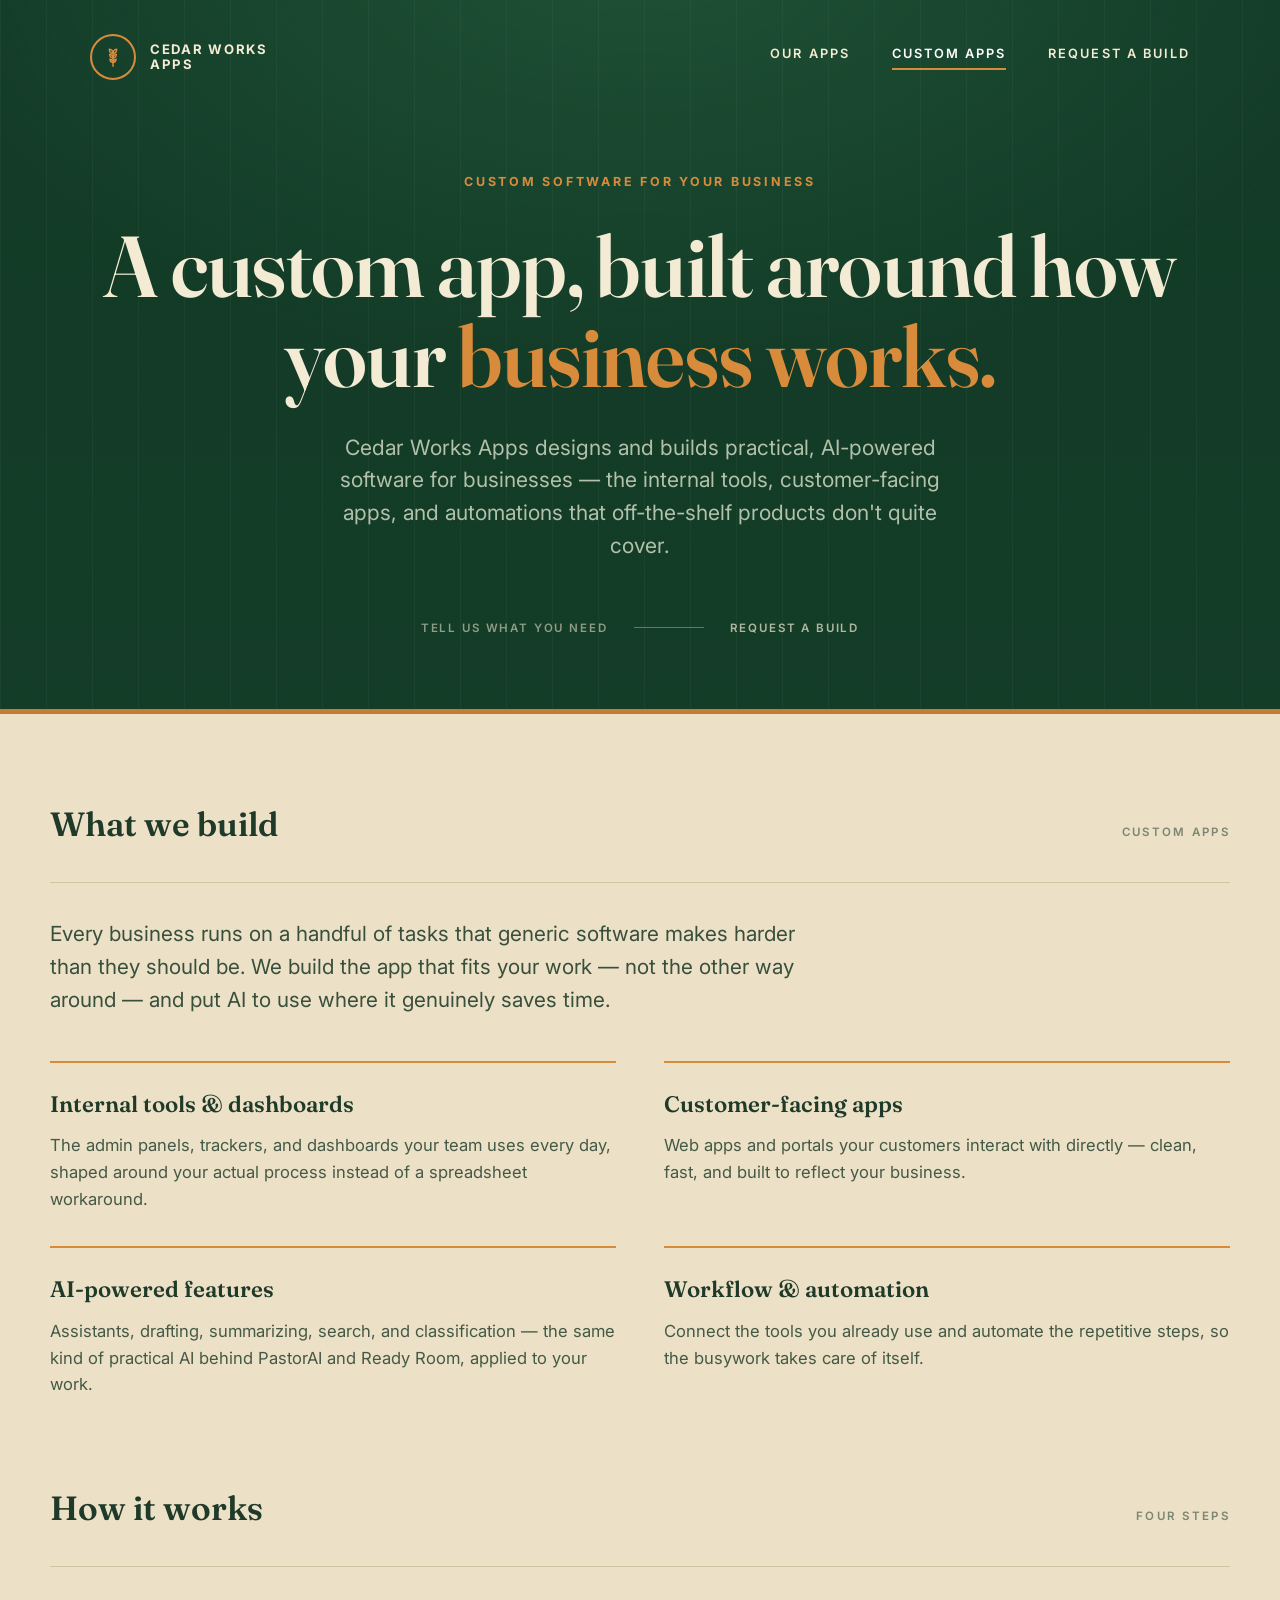
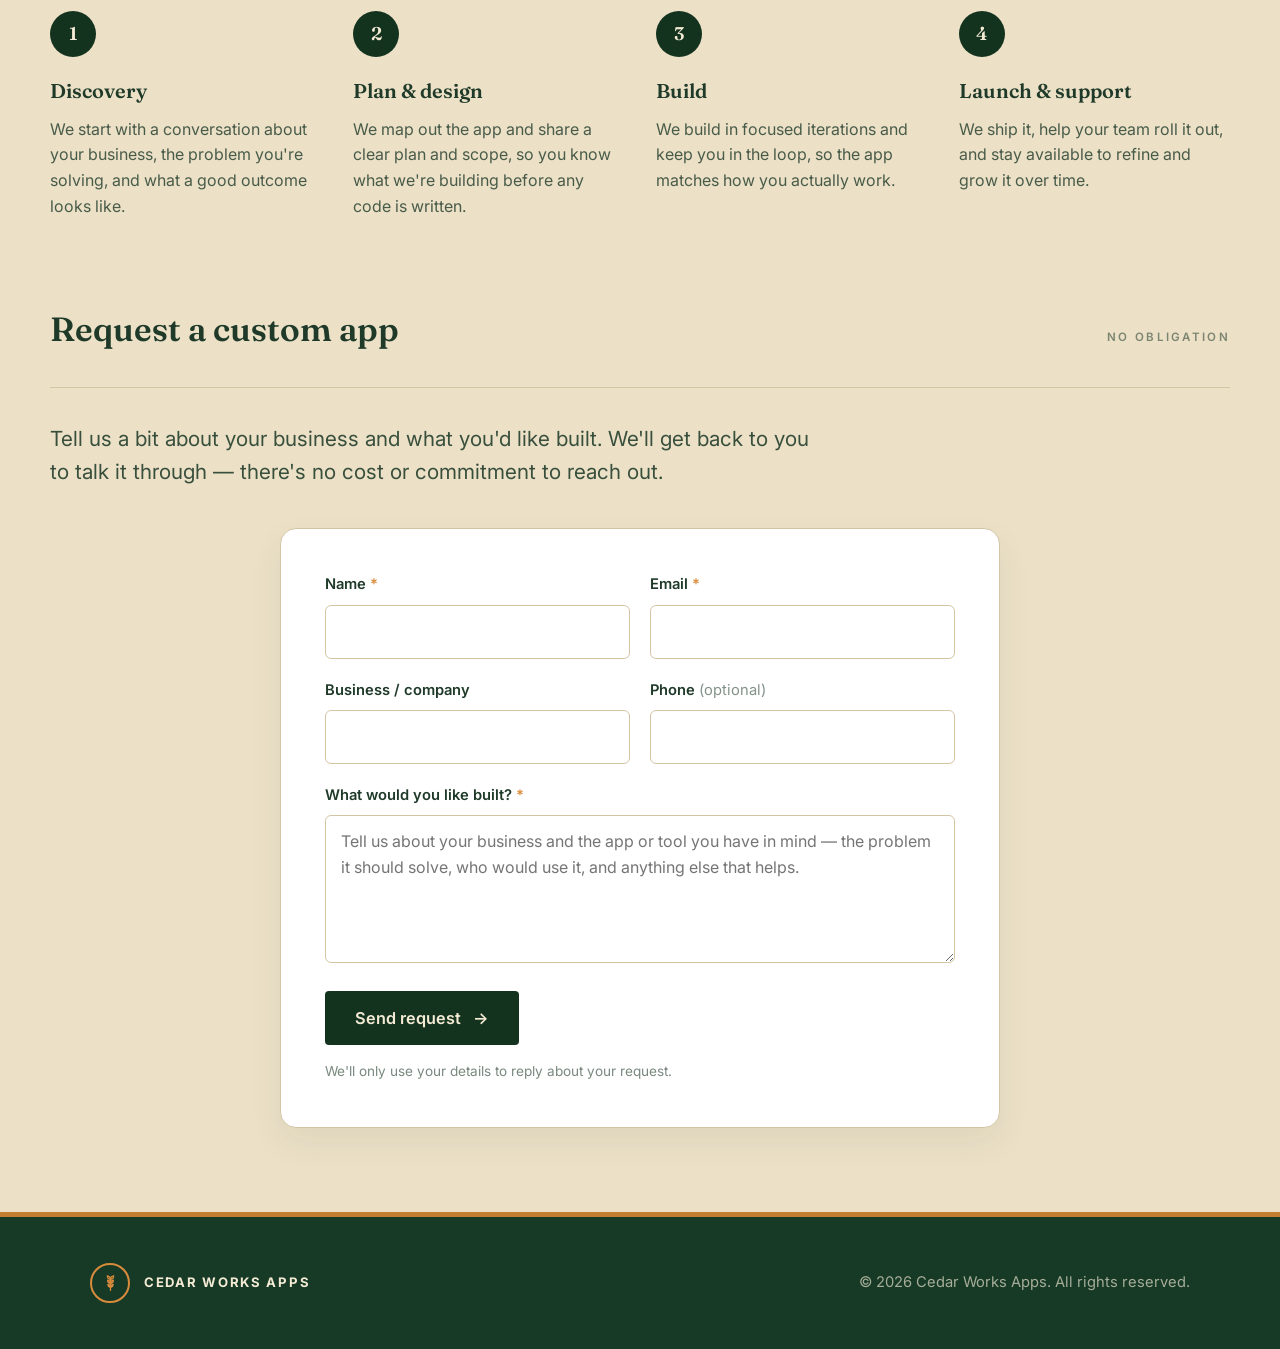
==== custom-apps.html @ b3bebc0b "Add Custom Apps page with request form and shared stylesheet - New custom-apps.html: services page (" ====
<!DOCTYPE html>
<html lang="en">
<head>
  <meta charset="UTF-8" />
  <meta name="viewport" content="width=device-width, initial-scale=1.0" />
  <title>Custom Apps — Cedar Works Apps</title>
  <meta name="description" content="Cedar Works Apps builds custom, AI-powered software for businesses — internal tools, customer-facing apps, and automations built around how your business actually works. Request a build." />

  <meta property="og:title" content="Custom Apps — Cedar Works Apps" />
  <meta property="og:description" content="Custom, AI-powered software built around how your business actually works." />
  <meta property="og:type" content="website" />

  <link rel="icon" href="data:image/svg+xml,<svg xmlns='http://www.w3.org/2000/svg' viewBox='0 0 100 100'><text y='.9em' font-size='90'>🌾</text></svg>" />

  <link rel="preconnect" href="https://fonts.googleapis.com" />
  <link rel="preconnect" href="https://fonts.gstatic.com" crossorigin />
  <link href="https://fonts.googleapis.com/css2?family=Fraunces:opsz,wght@9..144,400;9..144,500;9..144,600;9..144,700&family=Inter:wght@400;500;600;700&display=swap" rel="stylesheet" />

  <link rel="stylesheet" href="styles.css" />
</head>
<body>
  <!-- Header + Hero (dark) -->
  <div class="dark">
    <div class="container">
      <div class="site-nav">
        <a class="logo" href="index.html" id="top">
          <span class="mark" aria-hidden="true">
            <svg viewBox="0 0 24 24" fill="none" stroke="#d98b3c" stroke-width="1.6" stroke-linecap="round" stroke-linejoin="round">
              <path d="M12 22V8" />
              <path d="M12 8c0-2.5 1.6-4.2 4-4.5C16 6 14.4 7.8 12 8Z" />
              <path d="M12 8c0-2.5-1.6-4.2-4-4.5C8 6 9.6 7.8 12 8Z" />
              <path d="M12 13c0-2.2 1.5-3.7 3.6-4C15.6 11.3 14.1 12.8 12 13Z" />
              <path d="M12 13c0-2.2-1.5-3.7-3.6-4C8.4 11.3 9.9 12.8 12 13Z" />
              <path d="M12 18c0-2 1.4-3.4 3.3-3.7C15.3 16.4 13.9 17.8 12 18Z" />
              <path d="M12 18c0-2-1.4-3.4-3.3-3.7C8.7 16.4 10.1 17.8 12 18Z" />
            </svg>
          </span>
          <span class="word">Cedar Works<br>Apps</span>
        </a>
        <nav class="nav-links">
          <a href="index.html#workshop">Our Apps</a>
          <a href="custom-apps.html" class="active">Custom Apps</a>
          <a href="#request">Request a Build</a>
        </nav>
      </div>

      <section class="hero">
        <p class="eyebrow">Custom software for your business</p>
        <h1>A custom app, built around how your <span class="accent">business works.</span></h1>
        <p class="hero-sub">
          Cedar Works Apps designs and builds practical, AI-powered software for
          businesses — the internal tools, customer-facing apps, and automations
          that off-the-shelf products don't quite cover.
        </p>
        <div class="hero-meta">
          <span>Tell us what you need</span>
          <span class="rule" aria-hidden="true"></span>
          <a href="#request">Request a build</a>
        </div>
      </section>
    </div>
  </div>

  <main>
    <!-- What we build -->
    <section class="section container">
      <div class="section-head">
        <h2>What we build</h2>
        <span class="count">Custom apps</span>
      </div>
      <p class="lead">
        Every business runs on a handful of tasks that generic software makes
        harder than they should be. We build the app that fits your work — not
        the other way around — and put AI to use where it genuinely saves time.
      </p>

      <div class="cap-grid">
        <div class="cap">
          <h3>Internal tools &amp; dashboards</h3>
          <p>
            The admin panels, trackers, and dashboards your team uses every day,
            shaped around your actual process instead of a spreadsheet workaround.
          </p>
        </div>
        <div class="cap">
          <h3>Customer-facing apps</h3>
          <p>
            Web apps and portals your customers interact with directly — clean,
            fast, and built to reflect your business.
          </p>
        </div>
        <div class="cap">
          <h3>AI-powered features</h3>
          <p>
            Assistants, drafting, summarizing, search, and classification — the
            same kind of practical AI behind PastorAI and Ready Room, applied to
            your work.
          </p>
        </div>
        <div class="cap">
          <h3>Workflow &amp; automation</h3>
          <p>
            Connect the tools you already use and automate the repetitive steps,
            so the busywork takes care of itself.
          </p>
        </div>
      </div>
    </section>

    <!-- How it works -->
    <section class="section container" id="process">
      <div class="section-head">
        <h2>How it works</h2>
        <span class="count">Four steps</span>
      </div>

      <div class="steps">
        <div class="step">
          <div class="num" aria-hidden="true">1</div>
          <h4>Discovery</h4>
          <p>
            We start with a conversation about your business, the problem you're
            solving, and what a good outcome looks like.
          </p>
        </div>
        <div class="step">
          <div class="num" aria-hidden="true">2</div>
          <h4>Plan &amp; design</h4>
          <p>
            We map out the app and share a clear plan and scope, so you know
            what we're building before any code is written.
          </p>
        </div>
        <div class="step">
          <div class="num" aria-hidden="true">3</div>
          <h4>Build</h4>
          <p>
            We build in focused iterations and keep you in the loop, so the app
            matches how you actually work.
          </p>
        </div>
        <div class="step">
          <div class="num" aria-hidden="true">4</div>
          <h4>Launch &amp; support</h4>
          <p>
            We ship it, help your team roll it out, and stay available to refine
            and grow it over time.
          </p>
        </div>
      </div>
    </section>

    <!-- Request form -->
    <section class="section container" id="request">
      <div class="section-head">
        <h2>Request a custom app</h2>
        <span class="count">No obligation</span>
      </div>
      <p class="lead">
        Tell us a bit about your business and what you'd like built. We'll get
        back to you to talk it through — there's no cost or commitment to reach out.
      </p>

      <div class="form-card">
        <!--
          FORM DELIVERY: Formspree → cedarworksapps@gmail.com
          Replace REPLACE_WITH_FORM_ID below with the ID from your Formspree form
          (looks like: https://formspree.io/f/abcdwxyz).
        -->
        <form action="https://formspree.io/f/REPLACE_WITH_FORM_ID" method="POST">
          <!-- Email subject + redirect to thank-you page -->
          <input type="hidden" name="_subject" value="New custom app request — Cedar Works Apps" />
          <input type="hidden" name="_next" value="https://cedarworksapps.com/thank-you.html" />
          <!-- Honeypot: hidden field to trap bots -->
          <input type="text" name="_gotcha" class="hp" tabindex="-1" autocomplete="off" aria-hidden="true" />

          <div class="form-row">
            <div class="field">
              <label for="name">Name <span class="req">*</span></label>
              <input type="text" id="name" name="name" required autocomplete="name" />
            </div>
            <div class="field">
              <label for="email">Email <span class="req">*</span></label>
              <input type="email" id="email" name="email" required autocomplete="email" />
            </div>
          </div>

          <div class="form-row">
            <div class="field">
              <label for="company">Business / company</label>
              <input type="text" id="company" name="company" autocomplete="organization" />
            </div>
            <div class="field">
              <label for="phone">Phone <span style="font-weight:400;color:rgba(31,58,41,.55)">(optional)</span></label>
              <input type="tel" id="phone" name="phone" autocomplete="tel" />
            </div>
          </div>

          <div class="field">
            <label for="message">What would you like built? <span class="req">*</span></label>
            <textarea id="message" name="message" required placeholder="Tell us about your business and the app or tool you have in mind — the problem it should solve, who would use it, and anything else that helps."></textarea>
          </div>

          <div class="form-actions">
            <button type="submit" class="btn">
              Send request <span class="arrow" aria-hidden="true">→</span>
            </button>
            <p class="form-note">We'll only use your details to reply about your request.</p>
          </div>
        </form>
      </div>
    </section>
  </main>

  <!-- Footer -->
  <footer>
    <div class="container footer-row">
      <span class="logo">
        <span class="mark" aria-hidden="true">
          <svg viewBox="0 0 24 24" fill="none" stroke="#d98b3c" stroke-width="1.6" stroke-linecap="round" stroke-linejoin="round">
            <path d="M12 22V8" />
            <path d="M12 8c0-2.5 1.6-4.2 4-4.5C16 6 14.4 7.8 12 8Z" />
            <path d="M12 8c0-2.5-1.6-4.2-4-4.5C8 6 9.6 7.8 12 8Z" />
            <path d="M12 13c0-2.2 1.5-3.7 3.6-4C15.6 11.3 14.1 12.8 12 13Z" />
            <path d="M12 13c0-2.2-1.5-3.7-3.6-4C8.4 11.3 9.9 12.8 12 13Z" />
            <path d="M12 18c0-2 1.4-3.4 3.3-3.7C15.3 16.4 13.9 17.8 12 18Z" />
            <path d="M12 18c0-2-1.4-3.4-3.3-3.7C8.7 16.4 10.1 17.8 12 18Z" />
          </svg>
        </span>
        <span class="word">Cedar Works Apps</span>
      </span>
      <span class="copyright">&copy; <span id="year"></span> Cedar Works Apps. All rights reserved.</span>
    </div>
  </footer>

  <script>
    document.getElementById("year").textContent = new Date().getFullYear();
  </script>
</body>
</html>
---- styles.css ----
:root {
  --green-deep: #143d28;
  --green-hero-a: #1f5236;
  --green-hero-b: #123a26;
  --green-footer: #163a26;
  --green-btn: #14331f;
  --green-ink: #1f3a29;
  --green-bold: #2c5740;
  --cream: #f4ebd5;
  --sage: #b3c1ab;
  --orange: #d98b3c;
  --orange-deep: #c47e34;
  --tan: #ece1c7;
  --tan-line: #d3c5a3;
  --serif: "Fraunces", Georgia, "Times New Roman", serif;
  --sans: "Inter", -apple-system, BlinkMacSystemFont, "Segoe UI", Roboto, Helvetica, Arial, sans-serif;
  --container: 1180px;
}

* { box-sizing: border-box; }
html { scroll-behavior: smooth; }

body {
  margin: 0;
  font-family: var(--sans);
  color: var(--green-ink);
  background: var(--tan);
  line-height: 1.6;
  -webkit-font-smoothing: antialiased;
  text-rendering: optimizeLegibility;
}

a { color: inherit; text-decoration: none; }

.container {
  width: 100%;
  max-width: var(--container);
  margin: 0 auto;
  padding: 0 40px;
}

.eyebrow {
  font-family: var(--sans);
  text-transform: uppercase;
  letter-spacing: 0.22em;
  font-weight: 700;
  font-size: 0.78rem;
  color: var(--orange);
  margin: 0;
}

.eyebrow.dash::before {
  content: "";
  display: inline-block;
  width: 22px;
  height: 2px;
  background: var(--orange);
  vertical-align: middle;
  margin-right: 14px;
  margin-bottom: 4px;
}

/* ---------- Dark zone: header + hero ---------- */
.dark {
  position: relative;
  color: var(--cream);
  background:
    radial-gradient(1100px 620px at 50% -60px, var(--green-hero-a), transparent 70%),
    linear-gradient(180deg, var(--green-hero-b), var(--green-deep));
  overflow: hidden;
  border-bottom: 5px solid var(--orange-deep);
}
.dark::before {
  content: "";
  position: absolute;
  inset: 0;
  background-image: repeating-linear-gradient(
    90deg, rgba(255,255,255,0.035) 0 1px, transparent 1px 46px);
  pointer-events: none;
}

/* Header / nav */
.site-nav {
  position: relative;
  display: flex;
  align-items: center;
  justify-content: space-between;
  padding: 34px 0 0;
}

.logo {
  display: inline-flex;
  align-items: center;
  gap: 14px;
}
.logo .mark {
  width: 46px;
  height: 46px;
  flex: none;
  border-radius: 50%;
  border: 2px solid var(--orange);
  display: grid;
  place-items: center;
}
.logo .mark svg { width: 22px; height: 22px; }
.logo .word {
  font-family: var(--sans);
  font-weight: 700;
  letter-spacing: 0.13em;
  font-size: 0.82rem;
  line-height: 1.15;
  text-transform: uppercase;
  color: var(--cream);
}

.nav-links {
  display: flex;
  gap: 42px;
}
.nav-links a {
  font-weight: 600;
  letter-spacing: 0.16em;
  font-size: 0.8rem;
  text-transform: uppercase;
  color: var(--cream);
  padding-bottom: 4px;
  border-bottom: 2px solid transparent;
  transition: border-color 0.18s ease, color 0.18s ease;
}
.nav-links a:hover,
.nav-links a.active { border-color: var(--orange); color: #fff; }

/* Hero */
.hero {
  position: relative;
  text-align: center;
  padding: 92px 0 72px;
}
.hero .eyebrow { margin-bottom: 30px; }

.hero h1 {
  font-family: var(--serif);
  font-weight: 600;
  color: var(--cream);
  font-size: clamp(2.6rem, 7vw, 5.4rem);
  line-height: 1.04;
  letter-spacing: -0.01em;
  margin: 0 auto;
  max-width: 20ch;
}
.hero h1 .accent { color: var(--orange); }

.hero-sub {
  max-width: 620px;
  margin: 30px auto 0;
  font-size: clamp(1.05rem, 2vw, 1.32rem);
  color: var(--sage);
  line-height: 1.55;
}

.hero-meta {
  display: flex;
  align-items: center;
  justify-content: center;
  gap: 26px;
  margin-top: 56px;
  flex-wrap: wrap;
  text-transform: uppercase;
  letter-spacing: 0.16em;
  font-size: 0.72rem;
  font-weight: 600;
  color: rgba(244, 235, 213, 0.55);
}
.hero-meta .rule {
  width: 70px;
  height: 1px;
  background: rgba(244, 235, 213, 0.35);
}
.hero-meta a { color: rgba(244, 235, 213, 0.7); }
.hero-meta a:hover { color: var(--cream); }

/* ---------- Workshop / generic light section ---------- */
.workshop { padding: 96px 0 40px; }
.section { padding: 84px 0; }
.section + .section { padding-top: 0; }

.section-head {
  display: flex;
  align-items: baseline;
  justify-content: space-between;
  padding-bottom: 30px;
  border-bottom: 1px solid var(--tan-line);
  margin-bottom: 4px;
}
.section-head h2 {
  font-family: var(--serif);
  font-weight: 600;
  font-size: clamp(1.6rem, 3vw, 2.1rem);
  color: var(--green-ink);
  margin: 0;
}
.section-head .count {
  text-transform: uppercase;
  letter-spacing: 0.2em;
  font-size: 0.72rem;
  font-weight: 600;
  color: rgba(31, 58, 41, 0.55);
}

.lead {
  max-width: 760px;
  margin: 34px 0 0;
  font-size: clamp(1.12rem, 2vw, 1.3rem);
  color: rgba(31, 58, 41, 0.88);
  line-height: 1.6;
}

.app {
  display: grid;
  grid-template-columns: 1fr 1.25fr;
  gap: 48px;
  padding: 72px 0;
  border-bottom: 1px solid var(--tan-line);
}
.app:last-of-type { border-bottom: none; }

.app-id .eyebrow { margin-bottom: 22px; }
.app-id h3 {
  font-family: var(--serif);
  font-weight: 600;
  font-size: clamp(2.4rem, 5vw, 3.6rem);
  line-height: 1;
  color: var(--green-ink);
  margin: 0 0 14px;
}
.app-id .who {
  font-size: 1.05rem;
  color: rgba(31, 58, 41, 0.7);
  margin: 0;
}

.app-copy p {
  margin: 0 0 22px;
  font-size: 1.15rem;
  color: rgba(31, 58, 41, 0.88);
  line-height: 1.6;
}
.app-copy p strong { color: var(--green-bold); font-weight: 700; }

.quote {
  border-left: 3px solid var(--orange);
  padding: 4px 0 4px 22px;
  margin: 0 0 26px;
  font-family: var(--serif);
  font-style: italic;
  font-size: 1.32rem;
  color: var(--green-ink);
}

/* ---------- Capabilities grid ---------- */
.cap-grid {
  display: grid;
  grid-template-columns: 1fr 1fr;
  gap: 34px 48px;
  margin-top: 44px;
}
.cap { padding-top: 24px; border-top: 2px solid var(--orange); }
.cap h3 {
  font-family: var(--serif);
  font-weight: 600;
  font-size: 1.4rem;
  margin: 0 0 10px;
  color: var(--green-ink);
}
.cap p {
  margin: 0;
  color: rgba(31, 58, 41, 0.82);
  font-size: 1.04rem;
}

/* ---------- Process steps ---------- */
.steps {
  display: grid;
  grid-template-columns: repeat(4, 1fr);
  gap: 32px;
  margin-top: 44px;
}
.step .num {
  width: 46px;
  height: 46px;
  border-radius: 50%;
  background: var(--green-btn);
  color: var(--cream);
  display: grid;
  place-items: center;
  font-family: var(--serif);
  font-weight: 600;
  font-size: 1.15rem;
  margin-bottom: 18px;
}
.step h4 {
  font-family: var(--serif);
  font-weight: 600;
  font-size: 1.25rem;
  margin: 0 0 10px;
  color: var(--green-ink);
}
.step p {
  margin: 0;
  color: rgba(31, 58, 41, 0.8);
  font-size: 1rem;
}

/* ---------- Buttons ---------- */
.btn {
  display: inline-flex;
  align-items: center;
  gap: 12px;
  background: var(--green-btn);
  color: var(--cream);
  font-family: var(--sans);
  font-weight: 600;
  font-size: 1.02rem;
  padding: 17px 30px;
  border-radius: 4px;
  border: none;
  cursor: pointer;
  transition: background 0.18s ease, transform 0.18s ease;
}
.btn:hover { background: #0f2917; transform: translateY(-1px); }
.btn .arrow { transition: transform 0.18s ease; }
.btn:hover .arrow { transform: translateX(4px); }
.btn:focus-visible { outline: 3px solid var(--orange); outline-offset: 3px; }

.btn-light { background: var(--cream); color: var(--green-ink); }
.btn-light:hover { background: #fff; }

/* ---------- Home CTA card ---------- */
.home-cta { padding: 28px 0 104px; }
.cta-card {
  position: relative;
  overflow: hidden;
  border-radius: 18px;
  padding: 68px 40px;
  text-align: center;
  color: var(--cream);
  background:
    radial-gradient(900px 480px at 50% -80px, var(--green-hero-a), transparent 70%),
    linear-gradient(180deg, var(--green-hero-b), var(--green-deep));
}
.cta-card .eyebrow { margin-bottom: 18px; }
.cta-card h2 {
  font-family: var(--serif);
  font-weight: 600;
  font-size: clamp(1.9rem, 4vw, 2.8rem);
  line-height: 1.1;
  margin: 0 auto;
  max-width: 18ch;
  color: var(--cream);
}
.cta-card p {
  max-width: 560px;
  margin: 18px auto 30px;
  color: var(--sage);
  font-size: 1.12rem;
}

/* ---------- Request form ---------- */
.form-card {
  background: #fff;
  border: 1px solid var(--tan-line);
  border-radius: 16px;
  padding: 44px;
  max-width: 720px;
  margin: 40px auto 0;
  box-shadow: 0 14px 34px rgba(31, 58, 41, 0.07);
}
.form-row {
  display: grid;
  grid-template-columns: 1fr 1fr;
  gap: 20px;
}
.field { margin-bottom: 20px; }
.field label {
  display: block;
  font-weight: 600;
  font-size: 0.92rem;
  margin-bottom: 8px;
  color: var(--green-ink);
}
.field .req { color: var(--orange); }
.field input,
.field textarea {
  width: 100%;
  font: inherit;
  color: var(--green-ink);
  background: #fff;
  border: 1px solid var(--tan-line);
  border-radius: 6px;
  padding: 13px 15px;
  transition: border-color 0.15s ease, box-shadow 0.15s ease;
}
.field input:focus,
.field textarea:focus {
  outline: none;
  border-color: var(--green-bold);
  box-shadow: 0 0 0 3px rgba(44, 87, 64, 0.15);
}
.field textarea { min-height: 148px; resize: vertical; }
.form-actions { margin-top: 8px; }
.form-note {
  margin: 16px 0 0;
  font-size: 0.85rem;
  color: rgba(31, 58, 41, 0.6);
}
.hp {
  position: absolute !important;
  left: -9999px;
  width: 1px;
  height: 1px;
  overflow: hidden;
}

/* ---------- Thank-you page ---------- */
.thanks {
  min-height: 100vh;
  display: flex;
  flex-direction: column;
  align-items: center;
  justify-content: center;
  text-align: center;
  padding: 60px 24px;
}
.thanks .mark {
  width: 64px;
  height: 64px;
  border-radius: 50%;
  border: 2px solid var(--orange);
  display: grid;
  place-items: center;
  margin-bottom: 28px;
}
.thanks .mark svg { width: 30px; height: 30px; }
.thanks h1 {
  font-family: var(--serif);
  font-weight: 600;
  color: var(--cream);
  font-size: clamp(2.2rem, 5vw, 3.4rem);
  margin: 0 0 18px;
}
.thanks p {
  color: var(--sage);
  font-size: 1.18rem;
  max-width: 520px;
  margin: 0 auto 34px;
}

/* ---------- Footer ---------- */
footer {
  background: var(--green-footer);
  color: var(--cream);
  border-top: 5px solid var(--orange-deep);
  padding: 46px 0;
}
.footer-row {
  display: flex;
  align-items: center;
  justify-content: space-between;
  gap: 24px;
  flex-wrap: wrap;
}
.footer-row .logo .word { color: var(--cream); }
.footer-row .mark { width: 40px; height: 40px; }
.footer-row .mark svg { width: 19px; height: 19px; }
.copyright {
  font-size: 0.92rem;
  color: rgba(244, 235, 213, 0.65);
}

/* ---------- Responsive ---------- */
@media (max-width: 820px) {
  .container { padding: 0 24px; }
  .nav-links { gap: 22px; }
  .app {
    grid-template-columns: 1fr;
    gap: 24px;
    padding: 56px 0;
  }
  .app-copy p { font-size: 1.06rem; }
  .cap-grid { grid-template-columns: 1fr; }
  .steps { grid-template-columns: repeat(2, 1fr); }
  .form-row { grid-template-columns: 1fr; }
}
@media (max-width: 560px) {
  .nav-links { display: none; }
  .hero { padding: 64px 0 56px; }
  .workshop { padding: 64px 0 24px; }
  .section { padding: 60px 0; }
  .steps { grid-template-columns: 1fr; }
  .form-card { padding: 28px; }
  .cta-card { padding: 48px 24px; }
  .section-head { flex-direction: column; gap: 8px; align-items: flex-start; }
  .footer-row { flex-direction: column; align-items: flex-start; }
}
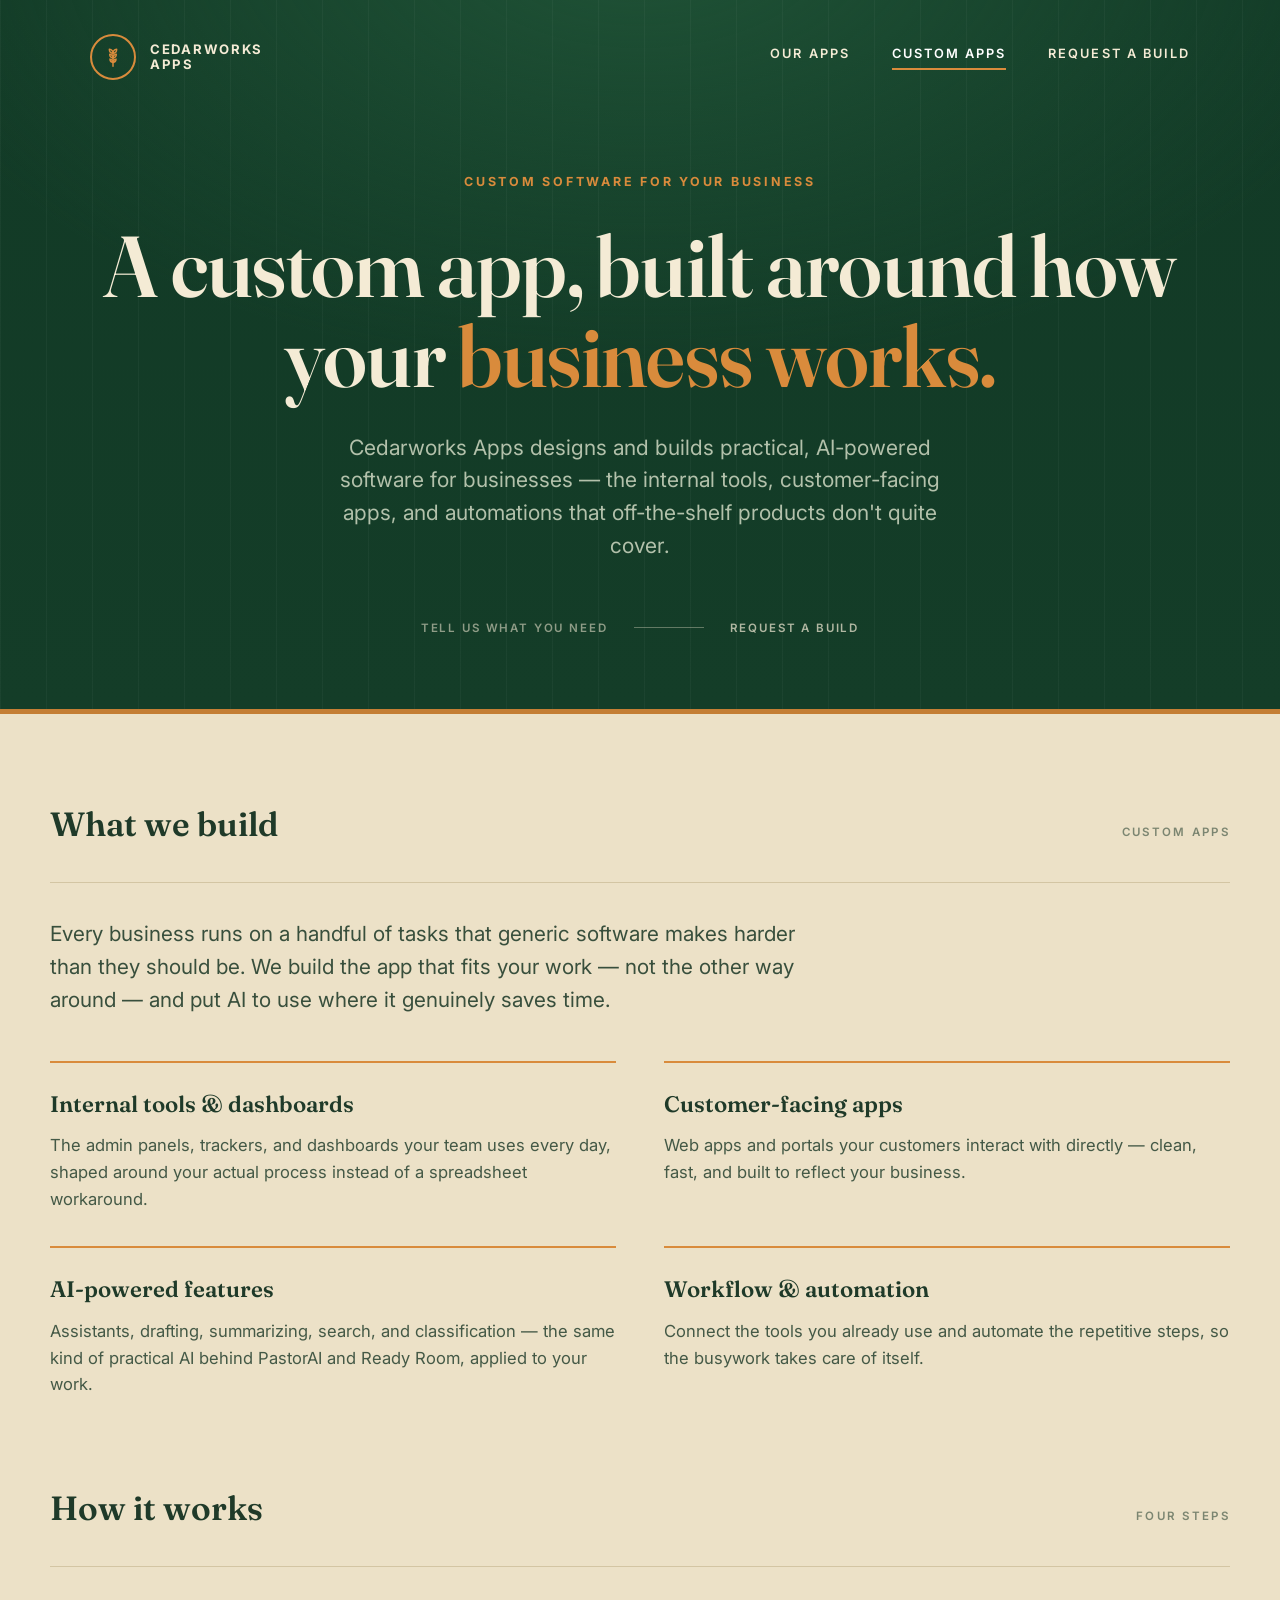
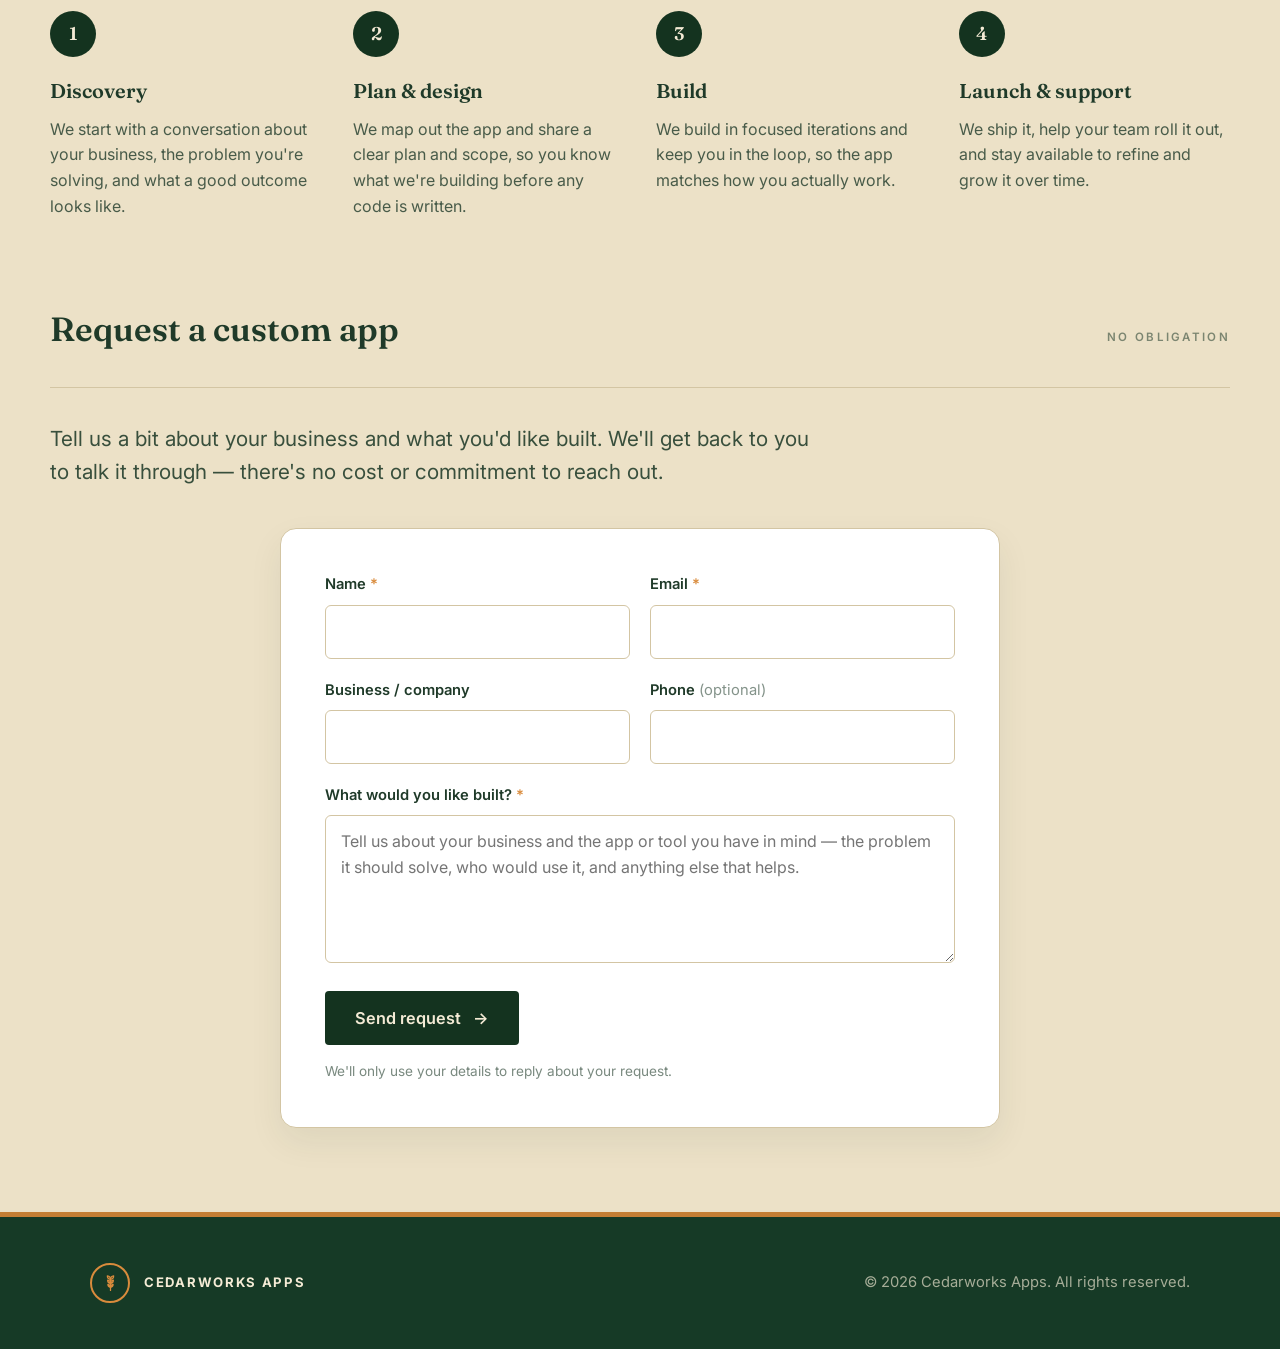
==== commit fad944fe: "Rename display name to 'Cedarworks Apps' (one word) Co-Authored-By: Claude Opus 4.8 <noreply@anthrop" ====
--- a/custom-apps.html
+++ b/custom-apps.html
@@ -3,10 +3,10 @@
 <head>
   <meta charset="UTF-8" />
   <meta name="viewport" content="width=device-width, initial-scale=1.0" />
-  <title>Custom Apps — Cedar Works Apps</title>
-  <meta name="description" content="Cedar Works Apps builds custom, AI-powered software for businesses — internal tools, customer-facing apps, and automations built around how your business actually works. Request a build." />
-
-  <meta property="og:title" content="Custom Apps — Cedar Works Apps" />
+  <title>Custom Apps — Cedarworks Apps</title>
+  <meta name="description" content="Cedarworks Apps builds custom, AI-powered software for businesses — internal tools, customer-facing apps, and automations built around how your business actually works. Request a build." />
+
+  <meta property="og:title" content="Custom Apps — Cedarworks Apps" />
   <meta property="og:description" content="Custom, AI-powered software built around how your business actually works." />
   <meta property="og:type" content="website" />
 
@@ -35,7 +35,7 @@
               <path d="M12 18c0-2-1.4-3.4-3.3-3.7C8.7 16.4 10.1 17.8 12 18Z" />
             </svg>
           </span>
-          <span class="word">Cedar Works<br>Apps</span>
+          <span class="word">Cedarworks<br>Apps</span>
         </a>
         <nav class="nav-links">
           <a href="index.html#workshop">Our Apps</a>
@@ -48,7 +48,7 @@
         <p class="eyebrow">Custom software for your business</p>
         <h1>A custom app, built around how your <span class="accent">business works.</span></h1>
         <p class="hero-sub">
-          Cedar Works Apps designs and builds practical, AI-powered software for
+          Cedarworks Apps designs and builds practical, AI-powered software for
           businesses — the internal tools, customer-facing apps, and automations
           that off-the-shelf products don't quite cover.
         </p>
@@ -169,7 +169,7 @@
         -->
         <form action="https://formspree.io/f/REPLACE_WITH_FORM_ID" method="POST">
           <!-- Email subject + redirect to thank-you page -->
-          <input type="hidden" name="_subject" value="New custom app request — Cedar Works Apps" />
+          <input type="hidden" name="_subject" value="New custom app request — Cedarworks Apps" />
           <input type="hidden" name="_next" value="https://cedarworksapps.com/thank-you.html" />
           <!-- Honeypot: hidden field to trap bots -->
           <input type="text" name="_gotcha" class="hp" tabindex="-1" autocomplete="off" aria-hidden="true" />
@@ -227,9 +227,9 @@
             <path d="M12 18c0-2-1.4-3.4-3.3-3.7C8.7 16.4 10.1 17.8 12 18Z" />
           </svg>
         </span>
-        <span class="word">Cedar Works Apps</span>
+        <span class="word">Cedarworks Apps</span>
       </span>
-      <span class="copyright">&copy; <span id="year"></span> Cedar Works Apps. All rights reserved.</span>
+      <span class="copyright">&copy; <span id="year"></span> Cedarworks Apps. All rights reserved.</span>
     </div>
   </footer>
 
